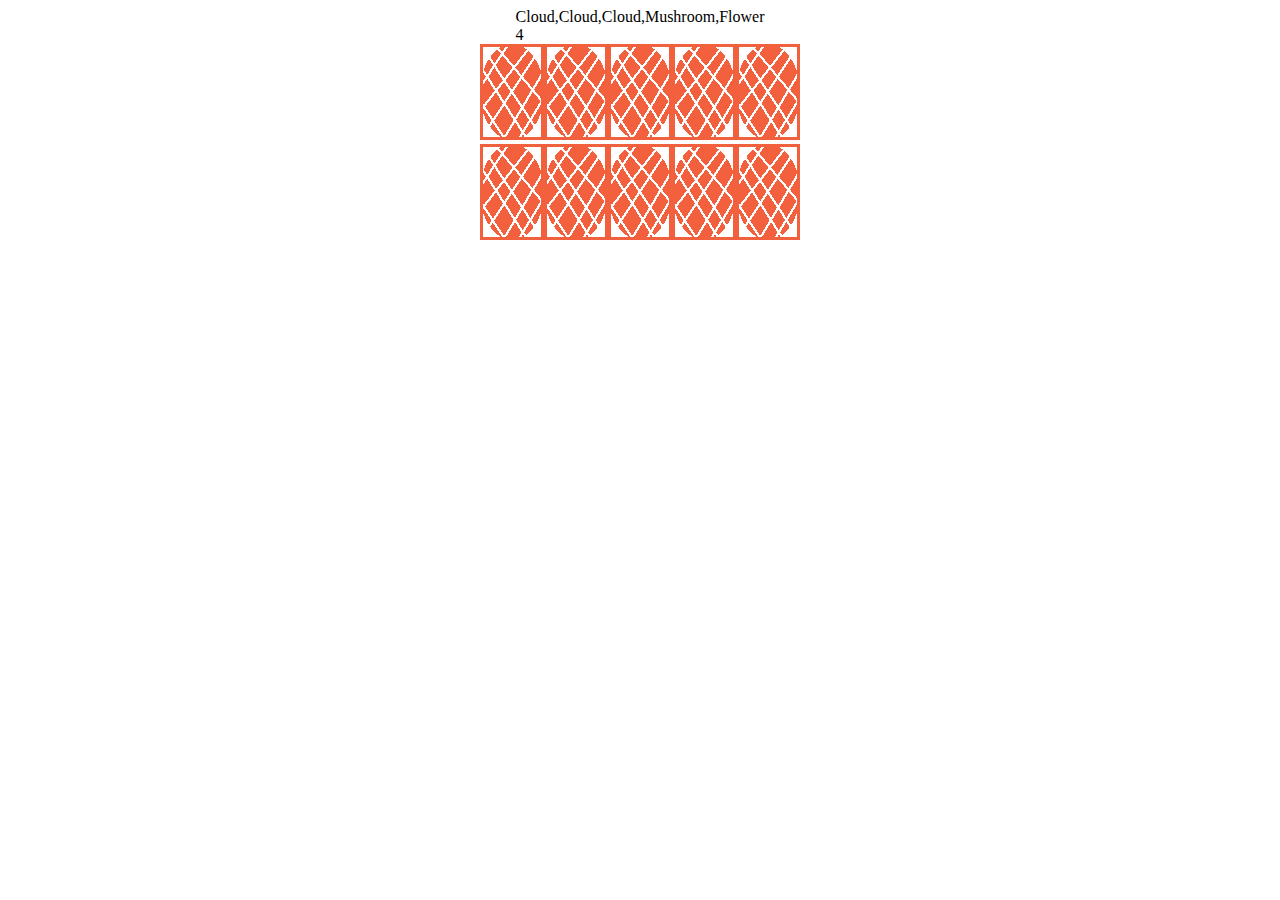
==== project/home.html @ f8520997 "comparison for hand types" ====
<!DOCTYPE html>

<head>
    <title>Welcome :)</title>
    <meta charset="UTF-8">
    <link rel="stylesheet" href="home-style.css">
    <script type="module" src="home-script.js"></script>
    <script type="module" src="GameLogic.js"></script>
</head>

<body>
    <!-- <img id="sploot" src="splot.jpg"> -->
    <div id="test">
        
    </div>
    <div id="luigi-div">
        <div class="luigi-card">
            <img src="images/cardback-temp.png"/>
        </div>
        <div class="luigi-card">
            <img src="images/cardback-temp.png"/>
        </div>
        <div class="luigi-card">
            <img src="images/cardback-temp.png"/>
        </div>
        <div class="luigi-card">
            <img src="images/cardback-temp.png"/>
        </div>
        <div class="luigi-card">
            <img src="images/cardback-temp.png"/>
        </div>  
    </div>
    <div id="player-div">
        <div class="player-card">
            <img src="images/cardback-temp.png"/>
        </div>
        <div class="player-card">
            <img src="images/cardback-temp.png"/>
        </div>
        <div class="player-card">
            <img src="images/cardback-temp.png"/>
        </div>
        <div class="player-card">
            <img src="images/cardback-temp.png"/>
        </div>
        <div class="player-card">
            <img src="images/cardback-temp.png"/>
        </div>
    </div>
</body>
---- project/home-style.css ----
body{
    display: flex;
    justify-content: center;
    align-items: center;
    align-content: center;
    flex-direction: column;
}
#sploot {
    width:50%;
}
#luigi-div{
    display: flex;
}
#player-div{
    display: flex;
}
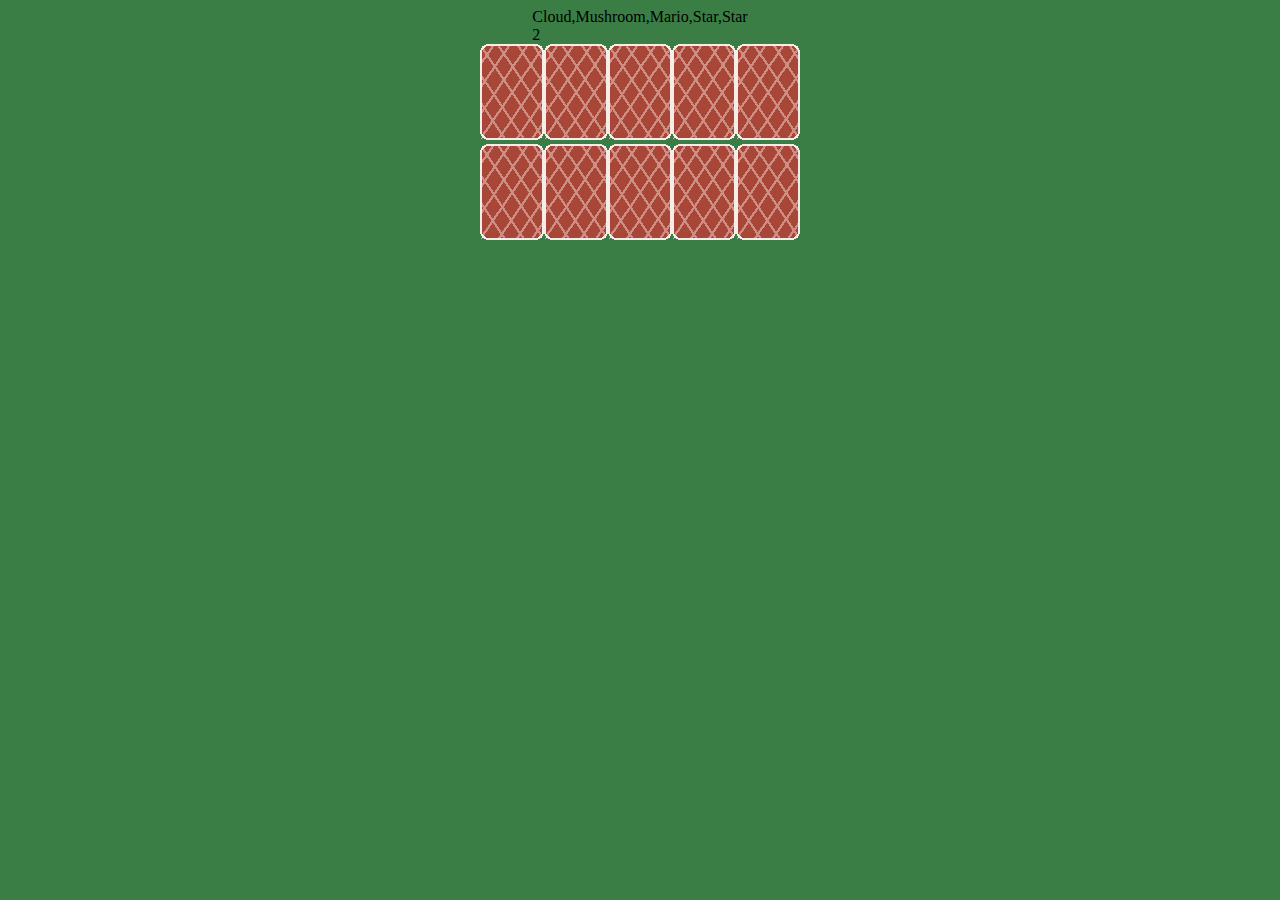
==== commit b5a4ac4d: "added cards, changed background colour" ====
--- a/project/home.html
+++ b/project/home.html
@@ -15,36 +15,36 @@
     </div>
     <div id="luigi-div">
         <div class="luigi-card">
-            <img src="images/cardback-temp.png"/>
+            <img src="images/Cardback.png"/>
         </div>
         <div class="luigi-card">
-            <img src="images/cardback-temp.png"/>
+            <img src="images/Cardback.png"/>
         </div>
         <div class="luigi-card">
-            <img src="images/cardback-temp.png"/>
+            <img src="images/Cardback.png"/>
         </div>
         <div class="luigi-card">
-            <img src="images/cardback-temp.png"/>
+            <img src="images/Cardback.png"/>
         </div>
         <div class="luigi-card">
-            <img src="images/cardback-temp.png"/>
+            <img src="images/Cardback.png"/>
         </div>  
     </div>
     <div id="player-div">
         <div class="player-card">
-            <img src="images/cardback-temp.png"/>
+            <img src="images/Cardback.png"/>
         </div>
         <div class="player-card">
-            <img src="images/cardback-temp.png"/>
+            <img src="images/Cardback.png"/>
         </div>
         <div class="player-card">
-            <img src="images/cardback-temp.png"/>
+            <img src="images/Cardback.png"/>
         </div>
         <div class="player-card">
-            <img src="images/cardback-temp.png"/>
+            <img src="images/Cardback.png"/>
         </div>
         <div class="player-card">
-            <img src="images/cardback-temp.png"/>
+            <img src="images/Cardback.png"/>
         </div>
     </div>
 </body>--- a/project/home-style.css
+++ b/project/home-style.css
@@ -4,6 +4,7 @@
     align-items: center;
     align-content: center;
     flex-direction: column;
+    background-color: rgb(59, 126, 69)
 }
 #sploot {
     width:50%;
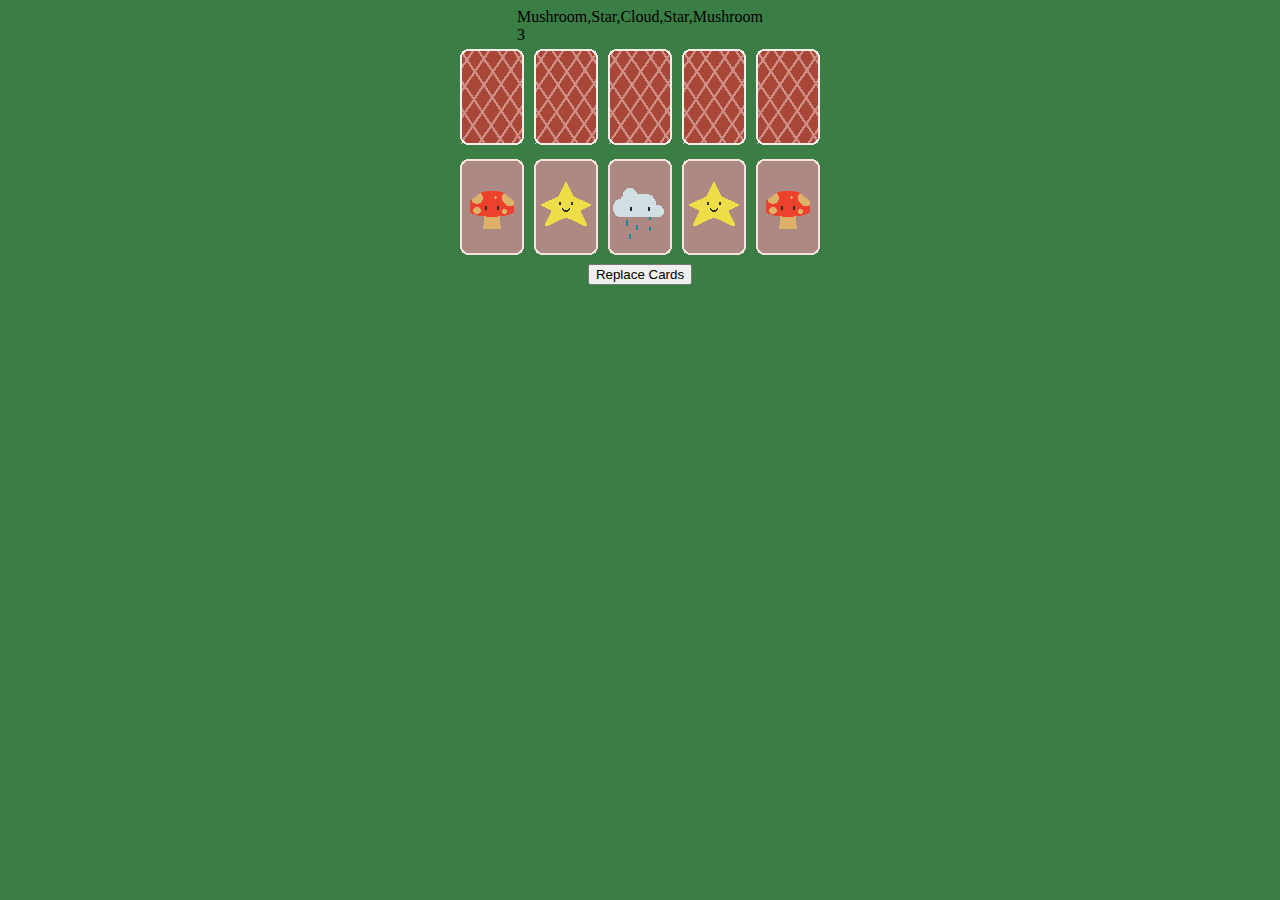
==== commit e0032288: "added replace feature for cards" ====
--- a/project/home.html
+++ b/project/home.html
@@ -47,4 +47,5 @@
             <img src="images/Cardback.png"/>
         </div>
     </div>
+    <button id="button-replace-card">Replace Cards</button>
 </body>--- a/project/home-style.css
+++ b/project/home-style.css
@@ -14,4 +14,7 @@
 }
 #player-div{
     display: flex;
+}
+.player-card , .luigi-card {
+    margin: 5px;
 }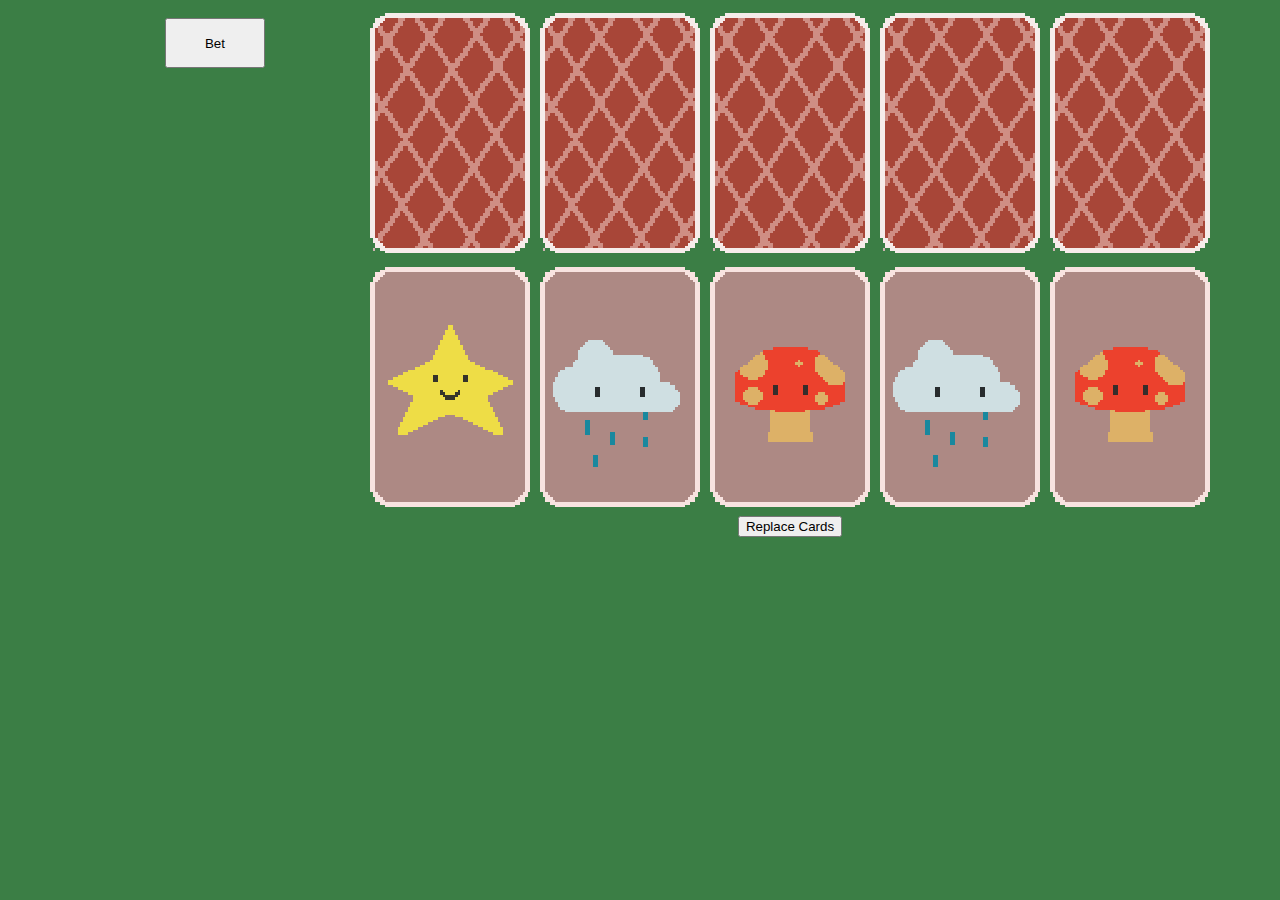
==== commit a5b805d7: "added bet button" ====
--- a/project/home.html
+++ b/project/home.html
@@ -10,42 +10,44 @@
 
 <body>
     <!-- <img id="sploot" src="splot.jpg"> -->
-    <div id="test">
-        
+    <div id="bet-area">
+        <button id="button-bet">Bet</button>
     </div>
-    <div id="luigi-div">
-        <div class="luigi-card">
-            <img src="images/Cardback.png"/>
+    <div id="game-area">
+        <div id="luigi-div">
+            <div class="luigi-card">
+                <img src="images/Cardback.png" />
+            </div>
+            <div class="luigi-card">
+                <img src="images/Cardback.png" />
+            </div>
+            <div class="luigi-card">
+                <img src="images/Cardback.png" />
+            </div>
+            <div class="luigi-card">
+                <img src="images/Cardback.png" />
+            </div>
+            <div class="luigi-card">
+                <img src="images/Cardback.png" />
+            </div>
         </div>
-        <div class="luigi-card">
-            <img src="images/Cardback.png"/>
+        <div id="player-div">
+            <div class="player-card">
+                <img src="images/Cardback.png" />
+            </div>
+            <div class="player-card">
+                <img src="images/Cardback.png" />
+            </div>
+            <div class="player-card">
+                <img src="images/Cardback.png" />
+            </div>
+            <div class="player-card">
+                <img src="images/Cardback.png" />
+            </div>
+            <div class="player-card">
+                <img src="images/Cardback.png" />
+            </div>
         </div>
-        <div class="luigi-card">
-            <img src="images/Cardback.png"/>
-        </div>
-        <div class="luigi-card">
-            <img src="images/Cardback.png"/>
-        </div>
-        <div class="luigi-card">
-            <img src="images/Cardback.png"/>
-        </div>  
+        <button id="button-replace-card">Replace Cards</button>
     </div>
-    <div id="player-div">
-        <div class="player-card">
-            <img src="images/Cardback.png"/>
-        </div>
-        <div class="player-card">
-            <img src="images/Cardback.png"/>
-        </div>
-        <div class="player-card">
-            <img src="images/Cardback.png"/>
-        </div>
-        <div class="player-card">
-            <img src="images/Cardback.png"/>
-        </div>
-        <div class="player-card">
-            <img src="images/Cardback.png"/>
-        </div>
-    </div>
-    <button id="button-replace-card">Replace Cards</button>
 </body>--- a/project/home-style.css
+++ b/project/home-style.css
@@ -1,14 +1,29 @@
 body{
+    background-color: rgb(59, 126, 69);
+    display: flex;
+    justify-content:center;
+    align-items: center;
+    align-items: flex-start;
+}
+#sploot {
+    width:50%;
+}
+#bet-area{
+    margin: 10px 100px;
+}
+#button-bet{
+    width: 100px;
+    height: 50px;
+}
+
+#game-area{
     display: flex;
     justify-content: center;
     align-items: center;
     align-content: center;
     flex-direction: column;
-    background-color: rgb(59, 126, 69)
 }
-#sploot {
-    width:50%;
-}
+
 #luigi-div{
     display: flex;
 }
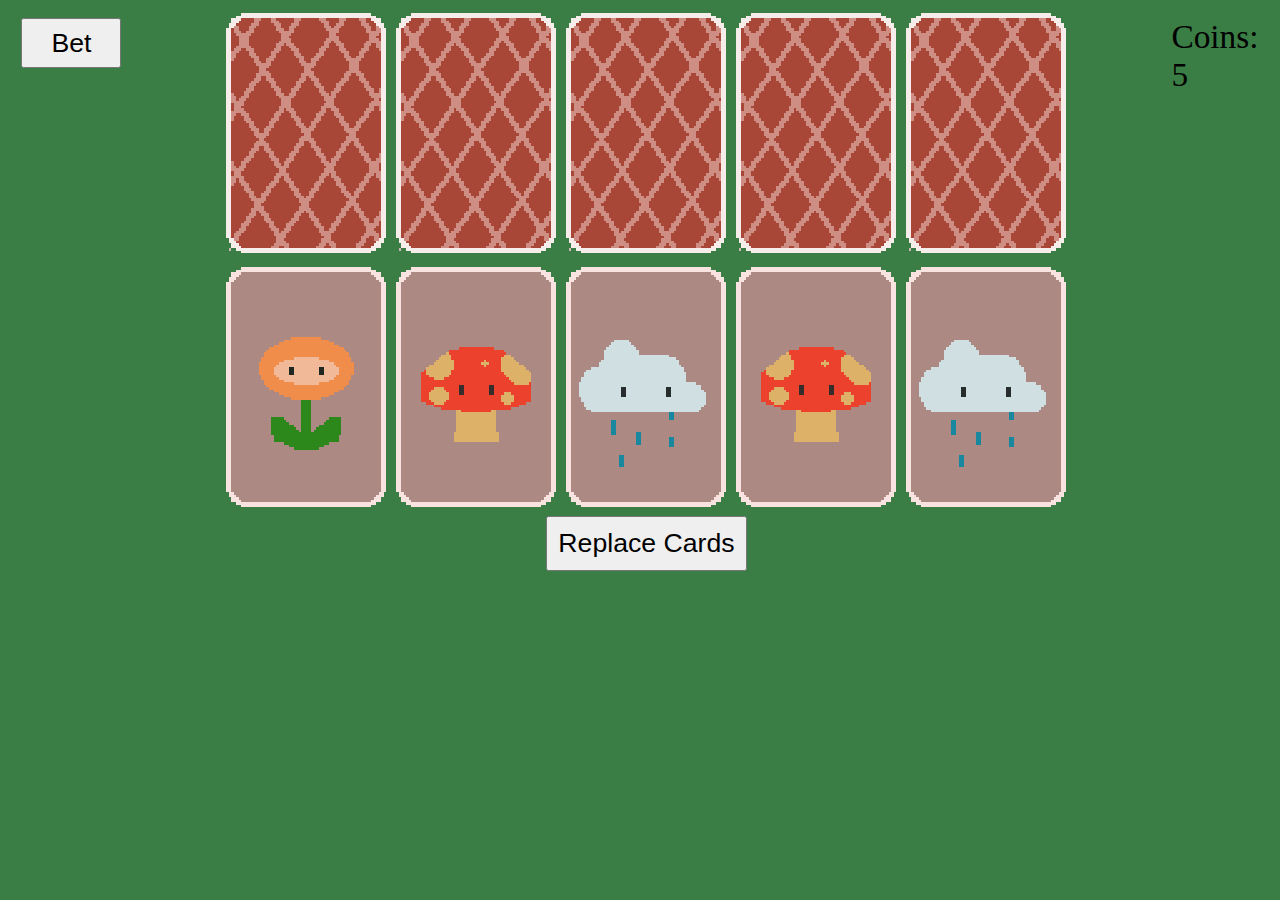
==== commit 2ac1a5ad: "styled button and made coins unique fetch" ====
--- a/project/home.html
+++ b/project/home.html
@@ -50,4 +50,5 @@
         </div>
         <button id="button-replace-card">Replace Cards</button>
     </div>
+    <p id="p-coins">Coins: <span id="coin-total"></span></p>
 </body>--- a/project/home-style.css
+++ b/project/home-style.css
@@ -8,10 +8,17 @@
 #sploot {
     width:50%;
 }
+
+#p-coins{
+    font-size: 25pt;
+    margin: 10px 100px;
+}
+
 #bet-area{
     margin: 10px 100px;
 }
 #button-bet{
+    font-size: 20pt;
     width: 100px;
     height: 50px;
 }
@@ -24,6 +31,11 @@
     flex-direction: column;
 }
 
+#button-replace-card{
+    font-size: 20pt;
+    padding: 10px;
+}
+
 #luigi-div{
     display: flex;
 }
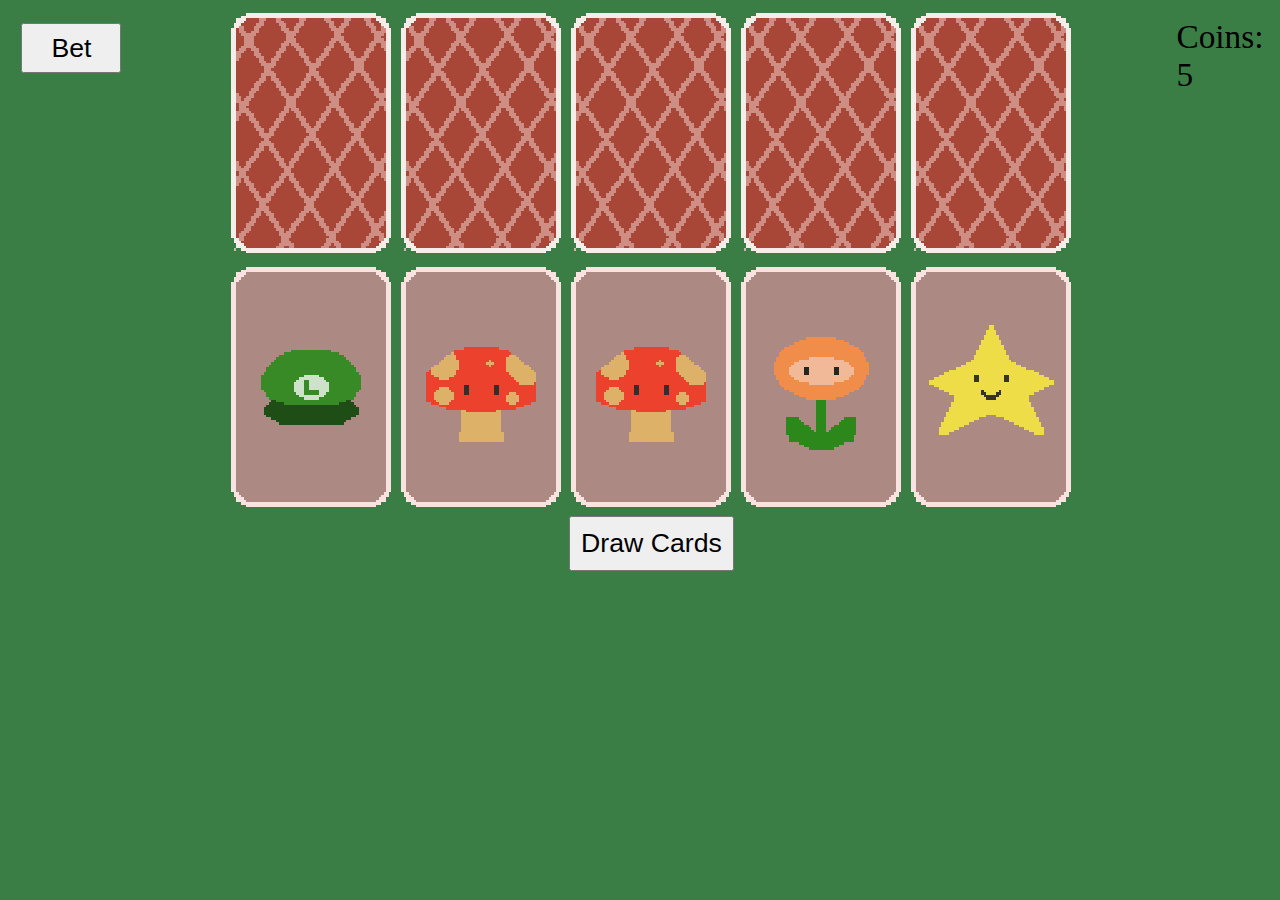
==== commit d7f423ff: "added limit to bet" ====
--- a/project/home.html
+++ b/project/home.html
@@ -48,7 +48,8 @@
                 <img src="images/Cardback.png" />
             </div>
         </div>
-        <button id="button-replace-card">Replace Cards</button>
+        <button id="button-replace-card">Draw Cards</button>
+        <p id="p-error"></p>
     </div>
     <p id="p-coins">Coins: <span id="coin-total"></span></p>
 </body>--- a/project/home-style.css
+++ b/project/home-style.css
@@ -16,11 +16,20 @@
 
 #bet-area{
     margin: 10px 100px;
+    display: flex;
+    flex-direction: column;
+    justify-content: flex-start;
+    align-items: center;
 }
 #button-bet{
     font-size: 20pt;
     width: 100px;
     height: 50px;
+    margin: 5px;
+}
+.coin {
+    margin: 5px 0px;
+    width: 25%;
 }
 
 #game-area{
@@ -44,4 +53,9 @@
 }
 .player-card , .luigi-card {
     margin: 5px;
+}
+
+#p-error{
+    color: rgb(109, 9, 9);
+    font-size: 25pt;
 }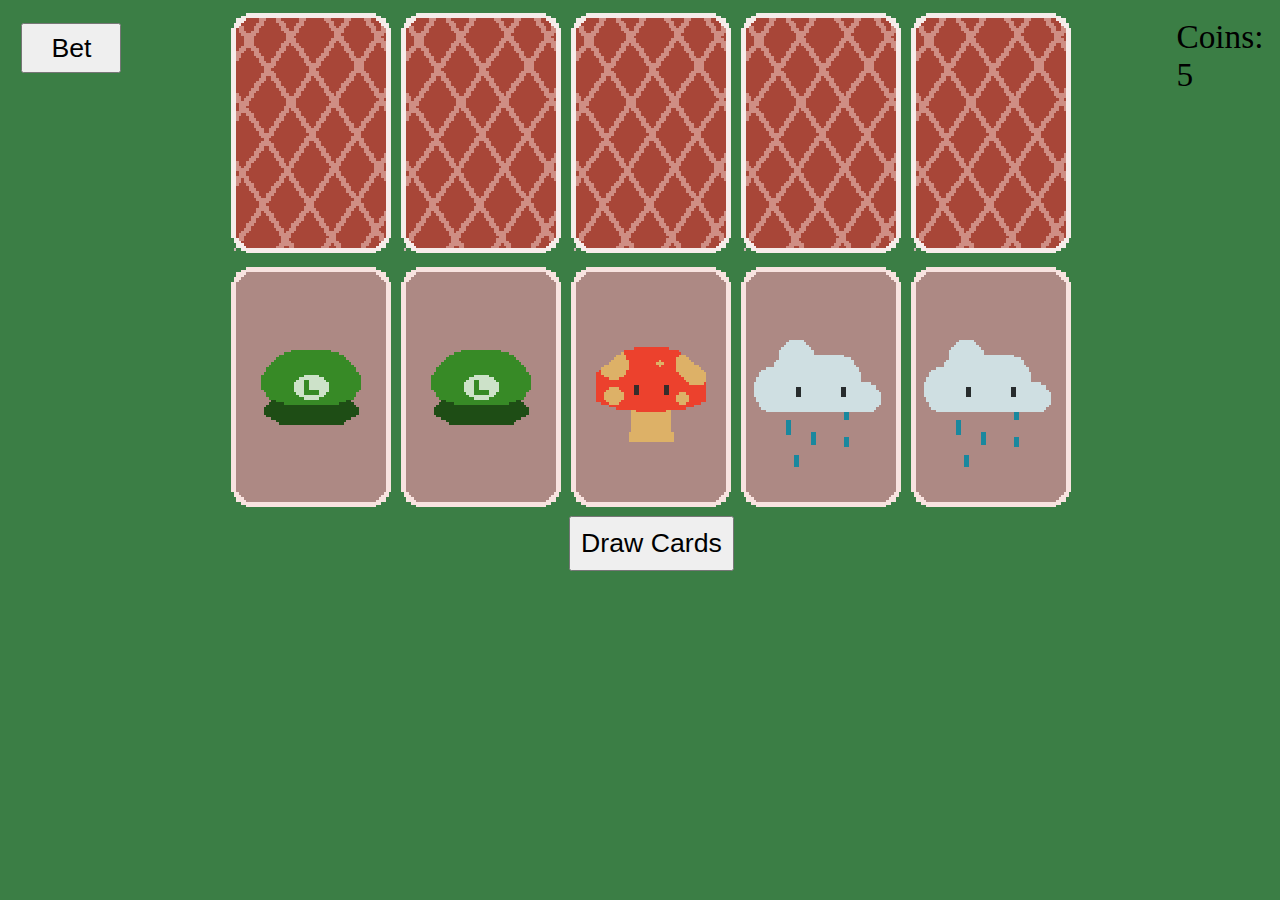
==== commit 0e60f5f7: "added bet messages" ====
--- a/project/home.html
+++ b/project/home.html
@@ -51,5 +51,8 @@
         <button id="button-replace-card">Draw Cards</button>
         <p id="p-error"></p>
     </div>
-    <p id="p-coins">Coins: <span id="coin-total"></span></p>
+    <div id="coinstatus-area">
+        <p id="p-coins">Coins: <span id="coin-total"></span></p>
+        <p id="p-status"></p>
+    </div>
 </body>--- a/project/home-style.css
+++ b/project/home-style.css
@@ -58,4 +58,7 @@
 #p-error{
     color: rgb(109, 9, 9);
     font-size: 25pt;
+}
+#p-status{
+    font-size: 16pt;
 }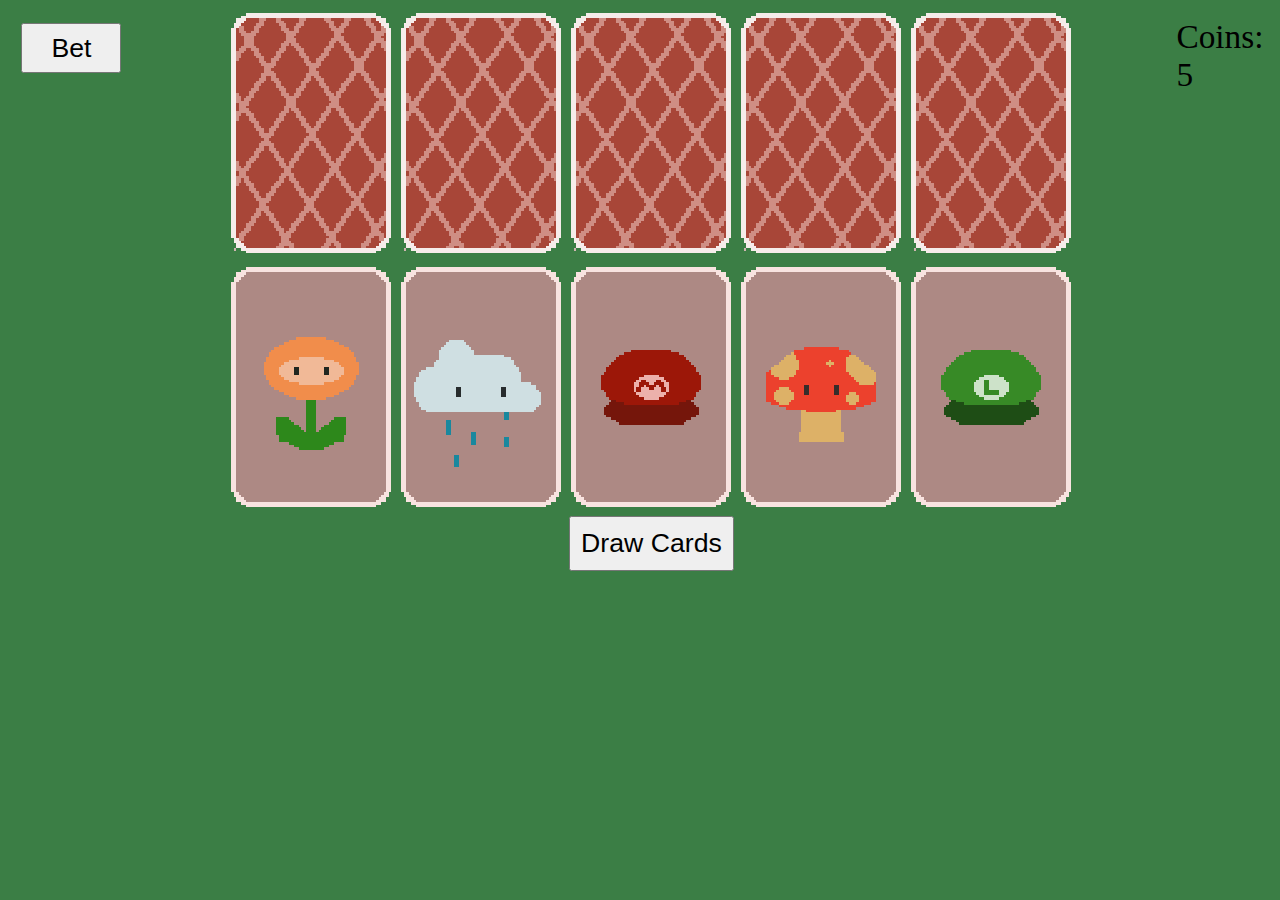
==== commit efd6618e: "finished reset" ====
--- a/project/home.html
+++ b/project/home.html
@@ -12,6 +12,9 @@
     <!-- <img id="sploot" src="splot.jpg"> -->
     <div id="bet-area">
         <button id="button-bet">Bet</button>
+        <div id="coin-image-area">
+            
+        </div>
     </div>
     <div id="game-area">
         <div id="luigi-div">
--- a/project/home-style.css
+++ b/project/home-style.css
@@ -26,6 +26,12 @@
     width: 100px;
     height: 50px;
     margin: 5px;
+}
+#coin-image-area{
+    display: flex;
+    flex-direction: column;
+    justify-content: flex-start;
+    align-items: center;
 }
 .coin {
     margin: 5px 0px;
